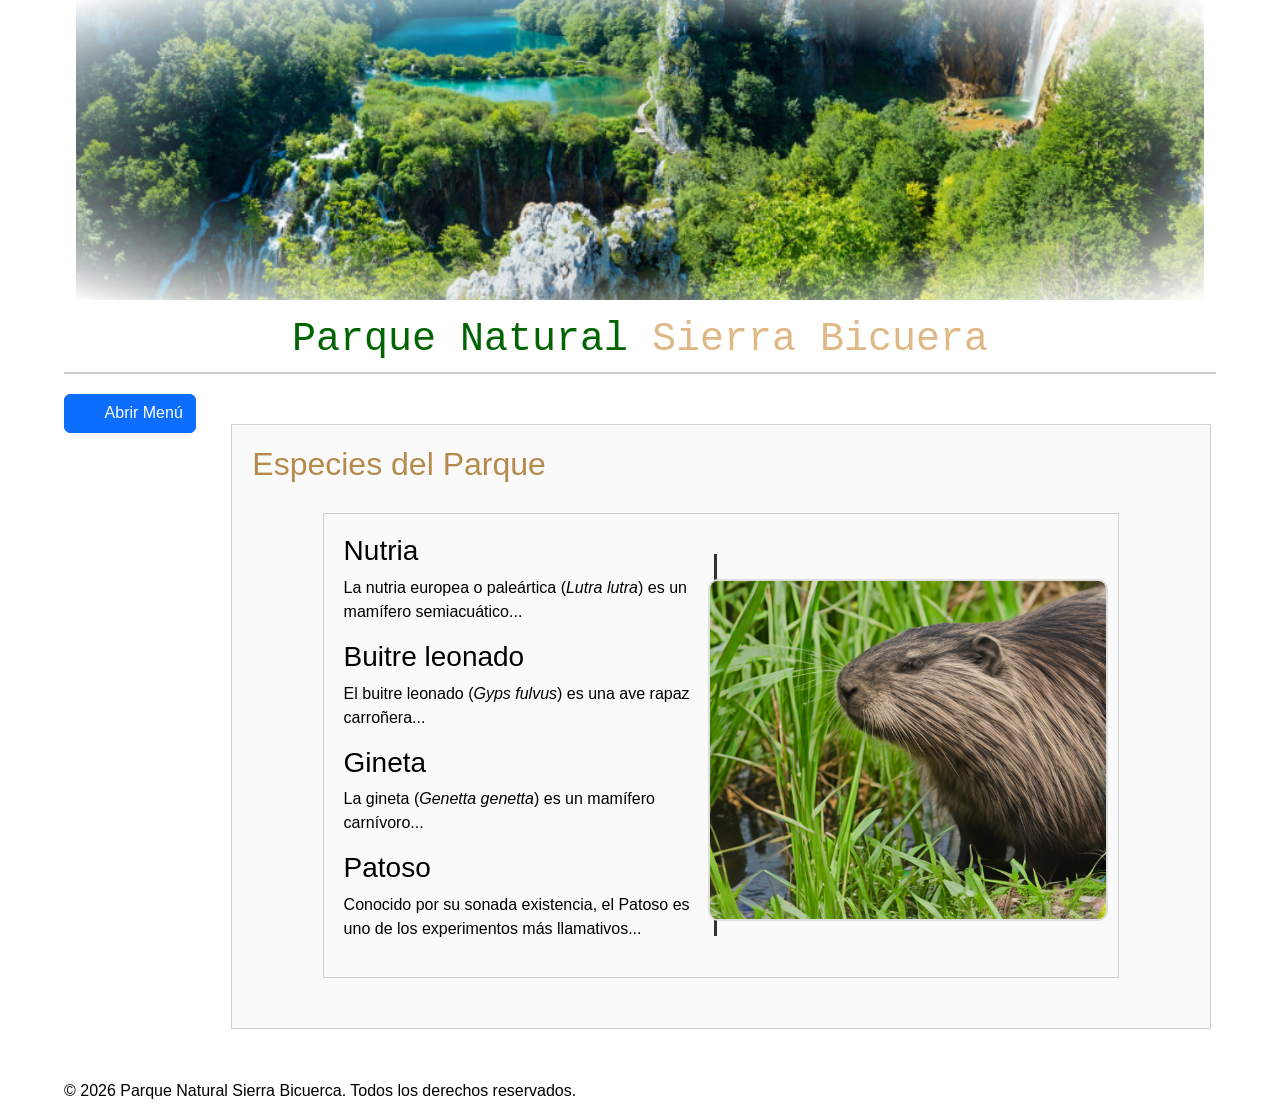
==== especies.html @ 77502195 "añadir bootstrap a index y especies" ====
<!doctype html>
<html lang="es">
  <head>
    <meta charset="UTF-8" />
    <title>Parque Natural Sierra Bicuera</title>
    <link
      href="https://cdn.jsdelivr.net/npm/bootstrap@5.3.8/dist/css/bootstrap.min.css"
      rel="stylesheet"
      integrity="sha384-sRIl4kxILFvY47J16cr9ZwB07vP4J8+LH7qKQnuqkuIAvNWLzeN8tE5YBujZqJLB"
      crossorigin="anonymous"
    />
    <script src="https://cdn.jsdelivr.net/npm/bootstrap@5.3.8/dist/js/bootstrap.bundle.min.js"></script>
    <link rel="stylesheet" href="./estilos/estilos.css" />
  </head>
  <body>
    <div id="header-container"></div>
    <div class="layout-principal">
      <nav class="columna-menu">
        <div id="menu-container"></div>
      </nav>
      <div class="contenedor">
        <h2>Especies del Parque</h2>
        <div class="contenido contenido-especies">
          <div class="animales-lista">
            <div class="animal cursor-pointer" data-img="nutria.png">
              <h3>Nutria</h3>
              <p>
                La nutria europea o paleártica (<em>Lutra lutra</em>) es un
                mamífero semiacuático...
              </p>
            </div>
            <div class="animal cursor-pointer" data-img="buitre.jpg">
              <h3>Buitre leonado</h3>
              <p>
                El buitre leonado (<em>Gyps fulvus</em>) es una ave rapaz
                carroñera...
              </p>
            </div>
            <div class="animal cursor-pointer" data-img="gineta.jpg">
              <h3>Gineta</h3>
              <p>
                La gineta (<em>Genetta genetta</em>) es un mamífero carnívoro...
              </p>
            </div>
            <div class="animal cursor-pointer" data-img="patoso.png">
              <h3>Patoso</h3>
              <p>
                Conocido por su sonada existencia, el Patoso es uno de los
                experimentos más llamativos...
              </p>
            </div>
          </div>
          <div class="imagen-destacada">
            <!-- <p id="texto-inicial" class="texto-click">
              Haz clic para ver la imagen
            </p> -->
            <img
              id="imagen-ampliada"
              src="./imagenes/nutria.png"
              alt="Imagen del animal"
            />
          </div>
        </div>
      </div>
    </div>
    <footer>
      &copy; 2026 Parque Natural Sierra Bicuerca. Todos los derechos reservados.
    </footer>
    <script src="js.js"></script>
  </body>
</html>
---- estilos/estilos.css ----
body {
  font-family: Arial, sans-serif;
  margin-left: 5%;
  margin-right: 5%;
  background-color: white;
  color: black;
  transition: 0.5s;
}

body.dark-mode {
  background-color: #121212;
  color: white;
}

.contenedor,
.contenido {
  border: 1px solid #d0d0d0;
  background-color: #fafafa;
  padding: 20px;
  width: 85%;
  margin: 30px auto;
  font-family: Arial, Helvetica, sans-serif;
}

h1 {
  text-align: center;
  font-family: monospace;
  font-size: 40px;
}

.h1first {
  color: darkgreen;
}

.h1second {
  color: burlywood;
}

h2 {
  color: #b58b4c;
}

.logo {
  max-width: 1500px;
  height: 250px;
}

.tabla {
  border: 2px solid #d2b48c;
  background-color: #f5f5dc;
  margin-bottom: 20px;
  padding: 10px;
}

.tabla h3 {
  text-align: center;
  background-color: #e6d3a3;
  padding: 5px;
  margin: 0 0 10px 0;
}

table {
  width: 100%;
  border-collapse: collapse;
  text-align: center;
}

td,
th {
  border: 1px solid #d2b48c;
  padding: 8px;
}

.titulo {
  background-color: #e6f2e6;
  font-weight: bold;
}

.menu-lateral {
  width: 150px;
  padding: 20px;
  background-color: #fff;
  font-family: Arial, sans-serif;
}

.menu-lateral ul {
  list-style: none;
  padding: 0;
  margin: 0;
}

.menu-lateral li {
  margin-bottom: 10px;
}

.btn-menu {
  display: block;
  text-align: center;
  text-decoration: none;
  color: #4a5d23;
  padding: 12px 0;
  font-weight: bold;
  border: 1px solid #b5cc82;

  background: linear-gradient(to bottom, #e2f2b1 0%, #ffffff 50%, #c9e088 100%);

  box-shadow: 1px 1px 3px rgba(0, 0, 0, 0.2);
  border-radius: 2px;
  transition: transform 0.1s;
}

.btn-menu:hover {
  background: linear-gradient(to bottom, #edf7d2 0%, #ffffff 50%, #d8eb9f 100%);
  filter: brightness(1.05);
}

.btn-menu:active {
  transform: translateY(1px);
  box-shadow: inset 1px 1px 2px rgba(0, 0, 0, 0.2);
}

.layout-principal {
  display: flex;
  flex-direction: row;
  align-items: flex-start;
  max-width: 1200px;
  margin: 20px auto;
  gap: 30px;
}

.contenido-principal {
  flex: 1;
  padding: 10px;
}

.menu-lateral {
  height: 100vh;
  border-right: 2px solid #ccc;
  padding-top: 0;
}

.menu-lateral ul {
  margin: 0;
  padding: 0;
  list-style: none;
}

.footer {
  text-align: center;
}

.header-img {
  width: 100%;
  height: 300px;
  object-fit: cover;
  -webkit-mask-image: radial-gradient(
    ellipse at center,
    black 55%,
    transparent 100%
  );
  mask-image: radial-gradient(ellipse at center, black 55%, transparent 100%);
}

.gallery {
  display: grid;
  grid-template-columns: repeat(2, 1fr); /* Dos columnas iguales */
  gap: 10px; /* Espacio entre imágenes */
  margin: 20px 0;
}

.gallery img {
  width: 100%;
  height: 300px; /* Altura fija para uniformidad */
  object-fit: cover; /* Recorta la imagen para llenar el espacio */
  border-radius: 8px;
  cursor: pointer;
  transition: transform 0.3s ease;
}

.gallery img:hover {
  transform: scale(1.05);
}

/* Estilos del modal */
.modal {
  display: none; /* Oculto por defecto */
  position: fixed;
  z-index: 1000;
  left: 0;
  top: 0;
  width: 100%;
  height: 100%;
  background-color: rgba(0, 0, 0, 0.9);
  text-align: center;
  padding: 30px;
}

.modal-contenido {
  max-width: 90%;
  max-height: 90%;
  border-radius: 8px;
  box-shadow: 0 0 20px rgba(255, 255, 255, 0.2);
  margin-top: 5vh;
}

.modal-cerrar {
  position: absolute;
  top: 20px;
  right: 30px;
  color: #fff;
  font-size: 40px;
  font-weight: bold;
  cursor: pointer;
}

.modal-cerrar:hover {
  color: #ccc;
}

.contenido-especies {
  display: flex;
  gap: 20px;
  align-items: flex-start;
}

.animales-lista {
  flex: 1;
}

#imagen-ampliada {
  max-width: 95vw;
  max-height: 90vh;
  border-radius: 8px;
  object-fit: contain;
}

#header-container {
  border-bottom: 2px solid #ccc;
}

.imagen-destacada {
  display: flex;
  flex-direction: column;
  align-items: center;
  justify-content: center;
  margin-top: 20px;
  padding: 15px;
  border-left: 3px solid #333;
  min-height: 300px;
  flex: 1;
  min-height: 200px;
  display: flex;
  align-items: center;
}

/* Texto inicial */
.texto-click {
  cursor: pointer;
  font-size: 18px;
  color: #222;
  background: #f0f0f0;
  padding: 12px 18px;
  border-radius: 6px;
  border: 1px solid #ccc;
  transition: 0.2s;
}

.texto-click:hover {
  background: #e6e6e6;
}

#imagen-ampliada {
  width: 200%;
  max-width: 400px;
  border-radius: 10px;
  margin-top: 10px;
  border: 2px solid #ddd;
}

.contenido-especies {
  display: flex;
  gap: 20px;
}

.animales-lista {
  width: 60%;
}

.imagen-destacada {
  width: 60%;
}

.cursor-pointer {
  cursor: pointer;
}
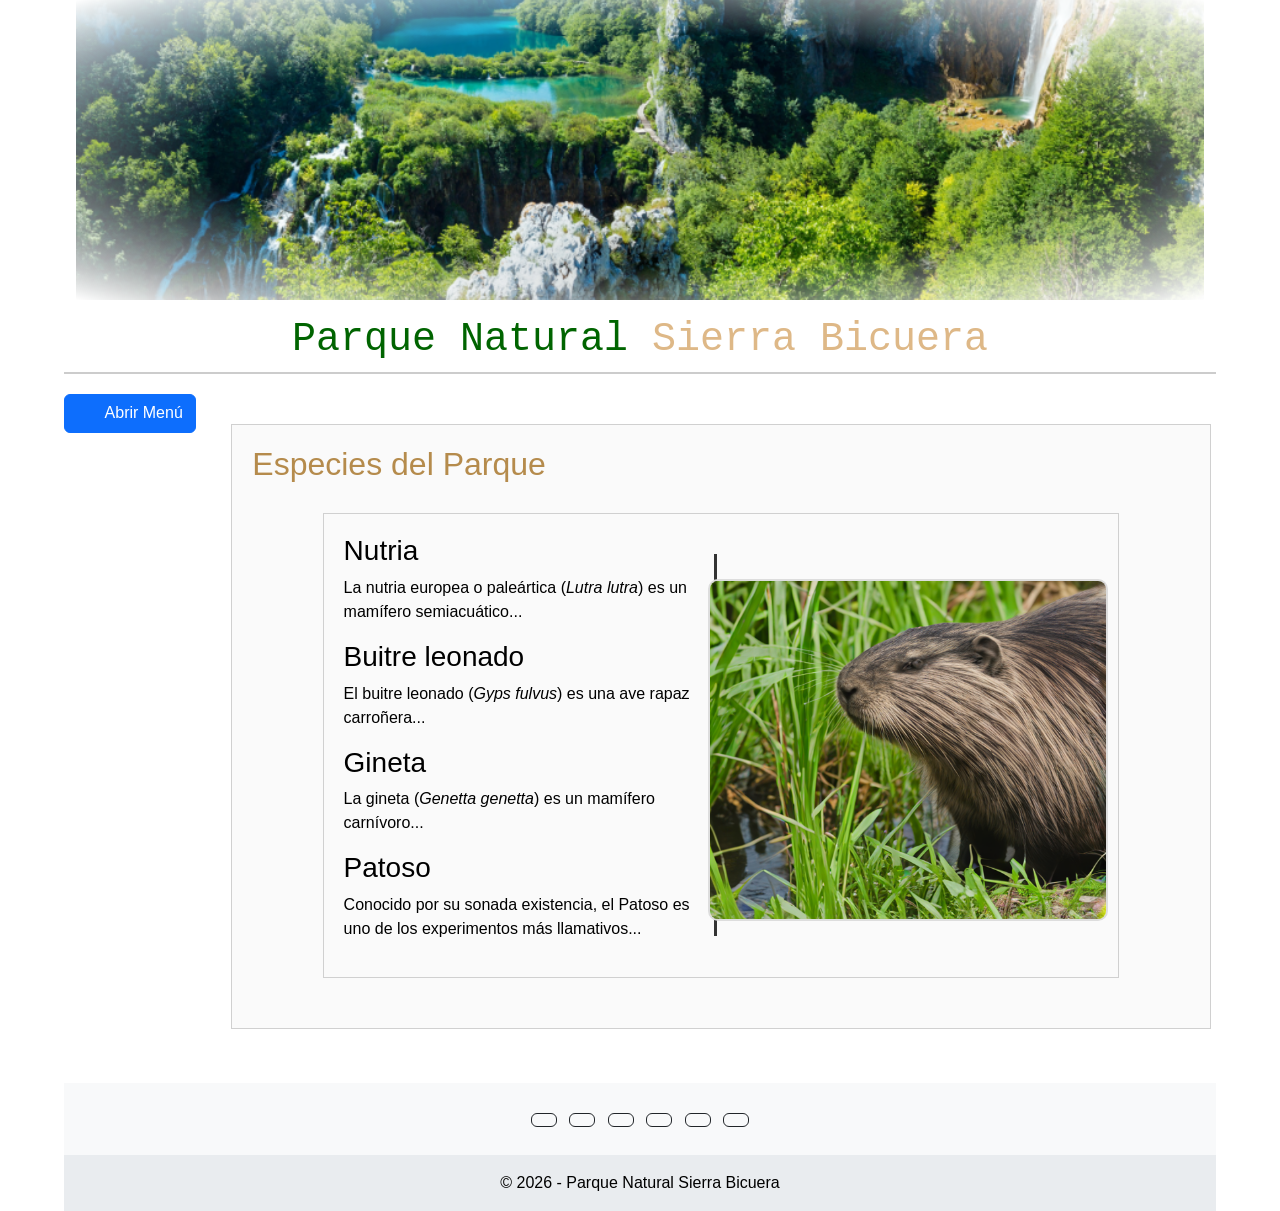
==== commit d62bb747: "añadir bootstrap a index y especies" ====
--- a/especies.html
+++ b/especies.html
@@ -9,7 +9,6 @@
       integrity="sha384-sRIl4kxILFvY47J16cr9ZwB07vP4J8+LH7qKQnuqkuIAvNWLzeN8tE5YBujZqJLB"
       crossorigin="anonymous"
     />
-    <script src="https://cdn.jsdelivr.net/npm/bootstrap@5.3.8/dist/js/bootstrap.bundle.min.js"></script>
     <link rel="stylesheet" href="./estilos/estilos.css" />
   </head>
   <body>
@@ -63,9 +62,46 @@
         </div>
       </div>
     </div>
-    <footer>
-      &copy; 2026 Parque Natural Sierra Bicuerca. Todos los derechos reservados.
+    <footer class="text-center bg-light mt-4">
+      <div class="container pt-4">
+        <section class="mb-4">
+          <a
+            class="btn btn-outline-dark btn-floating m-1"
+            href="https://www.facebook.com/login/?next=https%3A%2F%2Fwww.facebook.com%2F%3Flocale%3Des_ES"
+            ><i class="fab fa-facebook-f"></i
+          ></a>
+          <a
+            class="btn btn-outline-dark btn-floating m-1"
+            href="https://x.com/?lang=es"
+            ><i class="fab fa-twitter"></i
+          ></a>
+          <a
+            class="btn btn-outline-dark btn-floating m-1"
+            href="https://www.google.com/?hl=es"
+            ><i class="fab fa-google"></i
+          ></a>
+          <a
+            class="btn btn-outline-dark btn-floating m-1"
+            href="https://www.instagram.com/?hl=es"
+            ><i class="fab fa-instagram"></i
+          ></a>
+          <a
+            class="btn btn-outline-dark btn-floating m-1"
+            href="https://www.linkedin.com/home"
+            ><i class="fab fa-linkedin"></i
+          ></a>
+          <a
+            class="btn btn-outline-dark btn-floating m-1"
+            href="https://github.com/"
+            ><i class="fab fa-github"></i
+          ></a>
+        </section>
+      </div>
+      <div class="text-center p-3 bg-body-secondary">
+        © 2026 - Parque Natural Sierra Bicuera
+      </div>
     </footer>
+    <script src="https://cdn.jsdelivr.net/npm/bootstrap@5.3.2/dist/js/bootstrap.bundle.min.js"></script>
     <script src="js.js"></script>
   </body>
 </html>
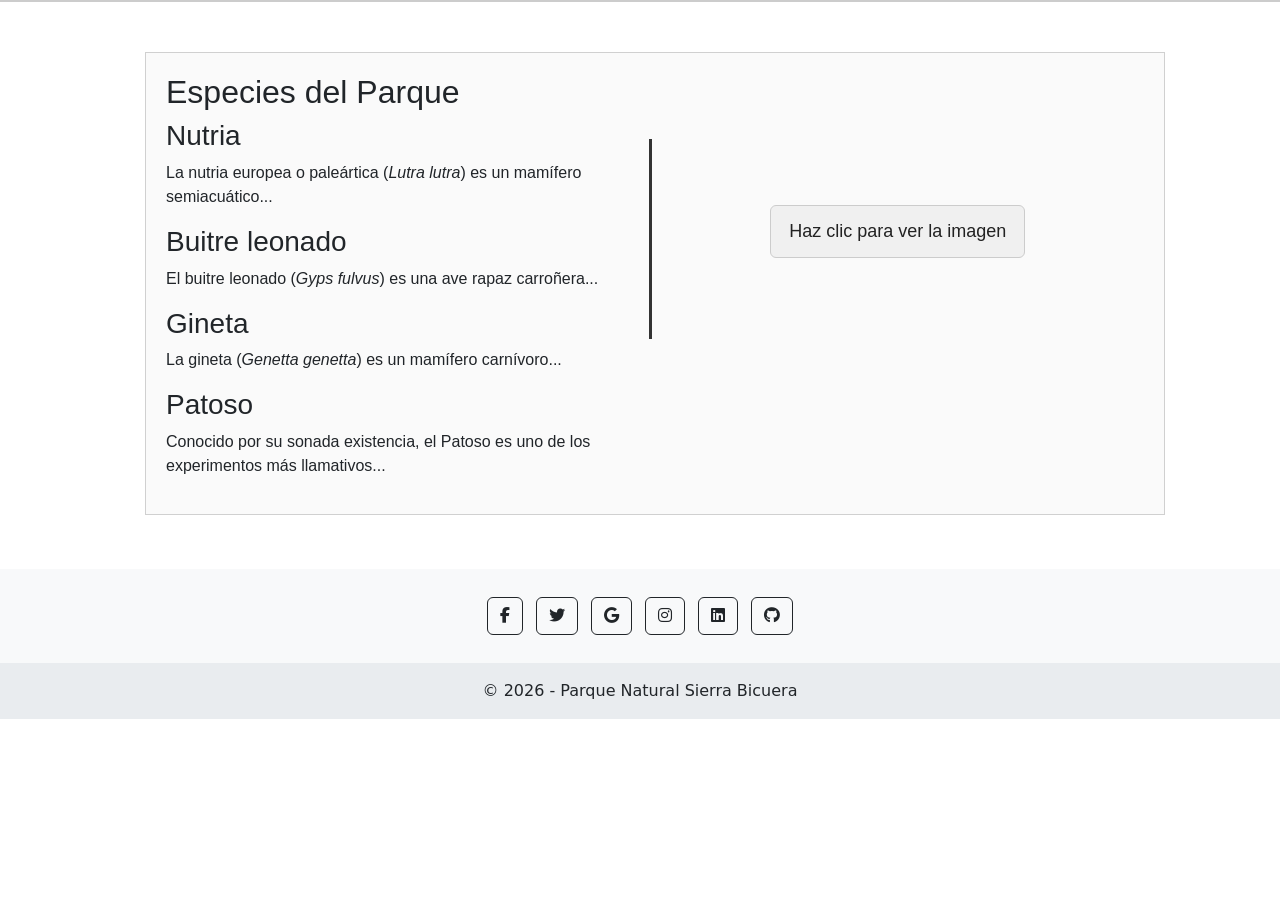
==== commit ce4c957a: "hay errores" ====
--- a/especies.html
+++ b/especies.html
@@ -3,61 +3,41 @@
   <head>
     <meta charset="UTF-8" />
     <title>Parque Natural Sierra Bicuera</title>
-    <link
-      href="https://cdn.jsdelivr.net/npm/bootstrap@5.3.8/dist/css/bootstrap.min.css"
-      rel="stylesheet"
-      integrity="sha384-sRIl4kxILFvY47J16cr9ZwB07vP4J8+LH7qKQnuqkuIAvNWLzeN8tE5YBujZqJLB"
-      crossorigin="anonymous"
-    />
-    <link rel="stylesheet" href="./estilos/estilos.css" />
+    <link rel="stylesheet" href="./estilos/estilos.css">
+      <link href="https://cdn.jsdelivr.net/npm/bootstrap@5.3.2/dist/css/bootstrap.min.css" rel="stylesheet">
+      <link rel="stylesheet" href="https://cdnjs.cloudflare.com/ajax/libs/font-awesome/6.5.0/css/all.min.css">
   </head>
   <body>
     <div id="header-container"></div>
+
     <div class="layout-principal">
       <nav class="columna-menu">
         <div id="menu-container"></div>
       </nav>
       <div class="contenedor">
         <h2>Especies del Parque</h2>
-        <div class="contenido contenido-especies">
+        <div class="contenido-especies">
           <div class="animales-lista">
-            <div class="animal cursor-pointer" data-img="nutria.png">
+            <div class="animal" data-img="nutria.png">
               <h3>Nutria</h3>
-              <p>
-                La nutria europea o paleártica (<em>Lutra lutra</em>) es un
-                mamífero semiacuático...
-              </p>
+              <p>La nutria europea o paleártica (<em>Lutra lutra</em>) es un mamífero semiacuático...</p>
             </div>
-            <div class="animal cursor-pointer" data-img="buitre.jpg">
+            <div class="animal" data-img="buitre.jpg">
               <h3>Buitre leonado</h3>
-              <p>
-                El buitre leonado (<em>Gyps fulvus</em>) es una ave rapaz
-                carroñera...
-              </p>
+              <p>El buitre leonado (<em>Gyps fulvus</em>) es una ave rapaz carroñera...</p>
             </div>
-            <div class="animal cursor-pointer" data-img="gineta.jpg">
+            <div class="animal" data-img="gineta.jpg">
               <h3>Gineta</h3>
-              <p>
-                La gineta (<em>Genetta genetta</em>) es un mamífero carnívoro...
-              </p>
+              <p>La gineta (<em>Genetta genetta</em>) es un mamífero carnívoro...</p>
             </div>
-            <div class="animal cursor-pointer" data-img="patoso.png">
+            <div class="animal" data-img="patoso.png">
               <h3>Patoso</h3>
-              <p>
-                Conocido por su sonada existencia, el Patoso es uno de los
-                experimentos más llamativos...
-              </p>
+              <p>Conocido por su sonada existencia, el Patoso es uno de los experimentos más llamativos...</p>
             </div>
-          </div>
+          </div>         
           <div class="imagen-destacada">
-            <!-- <p id="texto-inicial" class="texto-click">
-              Haz clic para ver la imagen
-            </p> -->
-            <img
-              id="imagen-ampliada"
-              src="./imagenes/nutria.png"
-              alt="Imagen del animal"
-            />
+            <p id="texto-inicial" class="texto-click">Haz clic para ver la imagen</p>
+              <img id="imagen-ampliada" src="./imagenes/nutria.png" alt="Imagen del animal" style="display:none;">
           </div>
         </div>
       </div>
@@ -65,43 +45,23 @@
     <footer class="text-center bg-light mt-4">
       <div class="container pt-4">
         <section class="mb-4">
-          <a
-            class="btn btn-outline-dark btn-floating m-1"
-            href="https://www.facebook.com/login/?next=https%3A%2F%2Fwww.facebook.com%2F%3Flocale%3Des_ES"
-            ><i class="fab fa-facebook-f"></i
-          ></a>
-          <a
-            class="btn btn-outline-dark btn-floating m-1"
-            href="https://x.com/?lang=es"
-            ><i class="fab fa-twitter"></i
-          ></a>
-          <a
-            class="btn btn-outline-dark btn-floating m-1"
-            href="https://www.google.com/?hl=es"
-            ><i class="fab fa-google"></i
-          ></a>
-          <a
-            class="btn btn-outline-dark btn-floating m-1"
-            href="https://www.instagram.com/?hl=es"
-            ><i class="fab fa-instagram"></i
-          ></a>
-          <a
-            class="btn btn-outline-dark btn-floating m-1"
-            href="https://www.linkedin.com/home"
-            ><i class="fab fa-linkedin"></i
-          ></a>
-          <a
-            class="btn btn-outline-dark btn-floating m-1"
-            href="https://github.com/"
-            ><i class="fab fa-github"></i
-          ></a>
+          <a class="btn btn-outline-dark btn-floating m-1"
+            href="https://www.facebook.com/login/?next=https%3A%2F%2Fwww.facebook.com%2F%3Flocale%3Des_ES"><i
+              class="fab fa-facebook-f"></i></a>
+          <a class="btn btn-outline-dark btn-floating m-1" href="https://x.com/?lang=es"><i class="fab fa-twitter"></i></a>
+          <a class="btn btn-outline-dark btn-floating m-1" href="https://www.google.com/?hl=es"><i class="fab fa-google"></i></a>
+          <a class="btn btn-outline-dark btn-floating m-1" href="https://www.instagram.com/?hl=es"><i
+              class="fab fa-instagram"></i></a>
+          <a class="btn btn-outline-dark btn-floating m-1" href="https://www.linkedin.com/home"><i
+              class="fab fa-linkedin"></i></a>
+          <a class="btn btn-outline-dark btn-floating m-1" href="https://github.com/"><i class="fab fa-github"></i></a>
         </section>
-      </div>
+    </div>
       <div class="text-center p-3 bg-body-secondary">
         © 2026 - Parque Natural Sierra Bicuera
       </div>
     </footer>
     <script src="https://cdn.jsdelivr.net/npm/bootstrap@5.3.2/dist/js/bootstrap.bundle.min.js"></script>
-    <script src="js.js"></script>
+    <script src="./js.js"></script>
   </body>
-</html>
+</html>
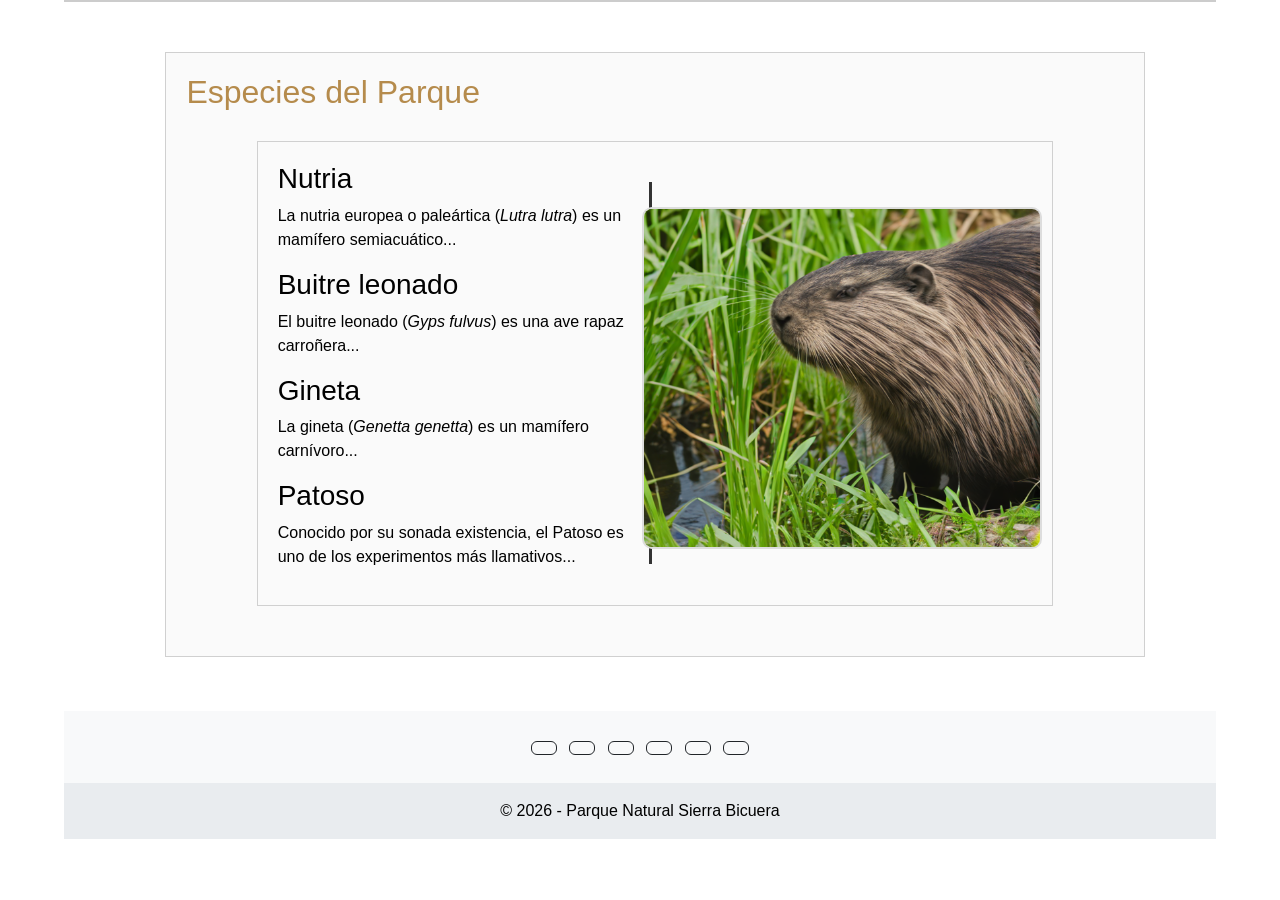
==== commit a8d9a784: "Resolve merge conflicts: combine best of both branches" ====
--- a/especies.html
+++ b/especies.html
@@ -3,41 +3,61 @@
   <head>
     <meta charset="UTF-8" />
     <title>Parque Natural Sierra Bicuera</title>
-    <link rel="stylesheet" href="./estilos/estilos.css">
-      <link href="https://cdn.jsdelivr.net/npm/bootstrap@5.3.2/dist/css/bootstrap.min.css" rel="stylesheet">
-      <link rel="stylesheet" href="https://cdnjs.cloudflare.com/ajax/libs/font-awesome/6.5.0/css/all.min.css">
+    <link
+      href="https://cdn.jsdelivr.net/npm/bootstrap@5.3.8/dist/css/bootstrap.min.css"
+      rel="stylesheet"
+      integrity="sha384-sRIl4kxILFvY47J16cr9ZwB07vP4J8+LH7qKQnuqkuIAvNWLzeN8tE5YBujZqJLB"
+      crossorigin="anonymous"
+    />
+    <link rel="stylesheet" href="./estilos/estilos.css" />
   </head>
   <body>
     <div id="header-container"></div>
-
     <div class="layout-principal">
       <nav class="columna-menu">
         <div id="menu-container"></div>
       </nav>
       <div class="contenedor">
         <h2>Especies del Parque</h2>
-        <div class="contenido-especies">
+        <div class="contenido contenido-especies">
           <div class="animales-lista">
-            <div class="animal" data-img="nutria.png">
+            <div class="animal cursor-pointer" data-img="nutria.png">
               <h3>Nutria</h3>
-              <p>La nutria europea o paleártica (<em>Lutra lutra</em>) es un mamífero semiacuático...</p>
+              <p>
+                La nutria europea o paleártica (<em>Lutra lutra</em>) es un
+                mamífero semiacuático...
+              </p>
             </div>
-            <div class="animal" data-img="buitre.jpg">
+            <div class="animal cursor-pointer" data-img="buitre.jpg">
               <h3>Buitre leonado</h3>
-              <p>El buitre leonado (<em>Gyps fulvus</em>) es una ave rapaz carroñera...</p>
+              <p>
+                El buitre leonado (<em>Gyps fulvus</em>) es una ave rapaz
+                carroñera...
+              </p>
             </div>
-            <div class="animal" data-img="gineta.jpg">
+            <div class="animal cursor-pointer" data-img="gineta.jpg">
               <h3>Gineta</h3>
-              <p>La gineta (<em>Genetta genetta</em>) es un mamífero carnívoro...</p>
+              <p>
+                La gineta (<em>Genetta genetta</em>) es un mamífero carnívoro...
+              </p>
             </div>
-            <div class="animal" data-img="patoso.png">
+            <div class="animal cursor-pointer" data-img="patoso.png">
               <h3>Patoso</h3>
-              <p>Conocido por su sonada existencia, el Patoso es uno de los experimentos más llamativos...</p>
+              <p>
+                Conocido por su sonada existencia, el Patoso es uno de los
+                experimentos más llamativos...
+              </p>
             </div>
-          </div>         
+          </div>
           <div class="imagen-destacada">
-            <p id="texto-inicial" class="texto-click">Haz clic para ver la imagen</p>
-              <img id="imagen-ampliada" src="./imagenes/nutria.png" alt="Imagen del animal" style="display:none;">
+            <!-- <p id="texto-inicial" class="texto-click">
+              Haz clic para ver la imagen
+            </p> -->
+            <img
+              id="imagen-ampliada"
+              src="./imagenes/nutria.png"
+              alt="Imagen del animal"
+            />
           </div>
         </div>
       </div>
@@ -45,18 +65,38 @@
     <footer class="text-center bg-light mt-4">
       <div class="container pt-4">
         <section class="mb-4">
-          <a class="btn btn-outline-dark btn-floating m-1"
-            href="https://www.facebook.com/login/?next=https%3A%2F%2Fwww.facebook.com%2F%3Flocale%3Des_ES"><i
-              class="fab fa-facebook-f"></i></a>
-          <a class="btn btn-outline-dark btn-floating m-1" href="https://x.com/?lang=es"><i class="fab fa-twitter"></i></a>
-          <a class="btn btn-outline-dark btn-floating m-1" href="https://www.google.com/?hl=es"><i class="fab fa-google"></i></a>
-          <a class="btn btn-outline-dark btn-floating m-1" href="https://www.instagram.com/?hl=es"><i
-              class="fab fa-instagram"></i></a>
-          <a class="btn btn-outline-dark btn-floating m-1" href="https://www.linkedin.com/home"><i
-              class="fab fa-linkedin"></i></a>
-          <a class="btn btn-outline-dark btn-floating m-1" href="https://github.com/"><i class="fab fa-github"></i></a>
+          <a
+            class="btn btn-outline-dark btn-floating m-1"
+            href="https://www.facebook.com/login/?next=https%3A%2F%2Fwww.facebook.com%2F%3Flocale%3Des_ES"
+            ><i class="fab fa-facebook-f"></i
+          ></a>
+          <a
+            class="btn btn-outline-dark btn-floating m-1"
+            href="https://x.com/?lang=es"
+            ><i class="fab fa-twitter"></i
+          ></a>
+          <a
+            class="btn btn-outline-dark btn-floating m-1"
+            href="https://www.google.com/?hl=es"
+            ><i class="fab fa-google"></i
+          ></a>
+          <a
+            class="btn btn-outline-dark btn-floating m-1"
+            href="https://www.instagram.com/?hl=es"
+            ><i class="fab fa-instagram"></i
+          ></a>
+          <a
+            class="btn btn-outline-dark btn-floating m-1"
+            href="https://www.linkedin.com/home"
+            ><i class="fab fa-linkedin"></i
+          ></a>
+          <a
+            class="btn btn-outline-dark btn-floating m-1"
+            href="https://github.com/"
+            ><i class="fab fa-github"></i
+          ></a>
         </section>
-    </div>
+      </div>
       <div class="text-center p-3 bg-body-secondary">
         © 2026 - Parque Natural Sierra Bicuera
       </div>
@@ -64,4 +104,4 @@
     <script src="https://cdn.jsdelivr.net/npm/bootstrap@5.3.2/dist/js/bootstrap.bundle.min.js"></script>
     <script src="./js.js"></script>
   </body>
-</html>+</html>
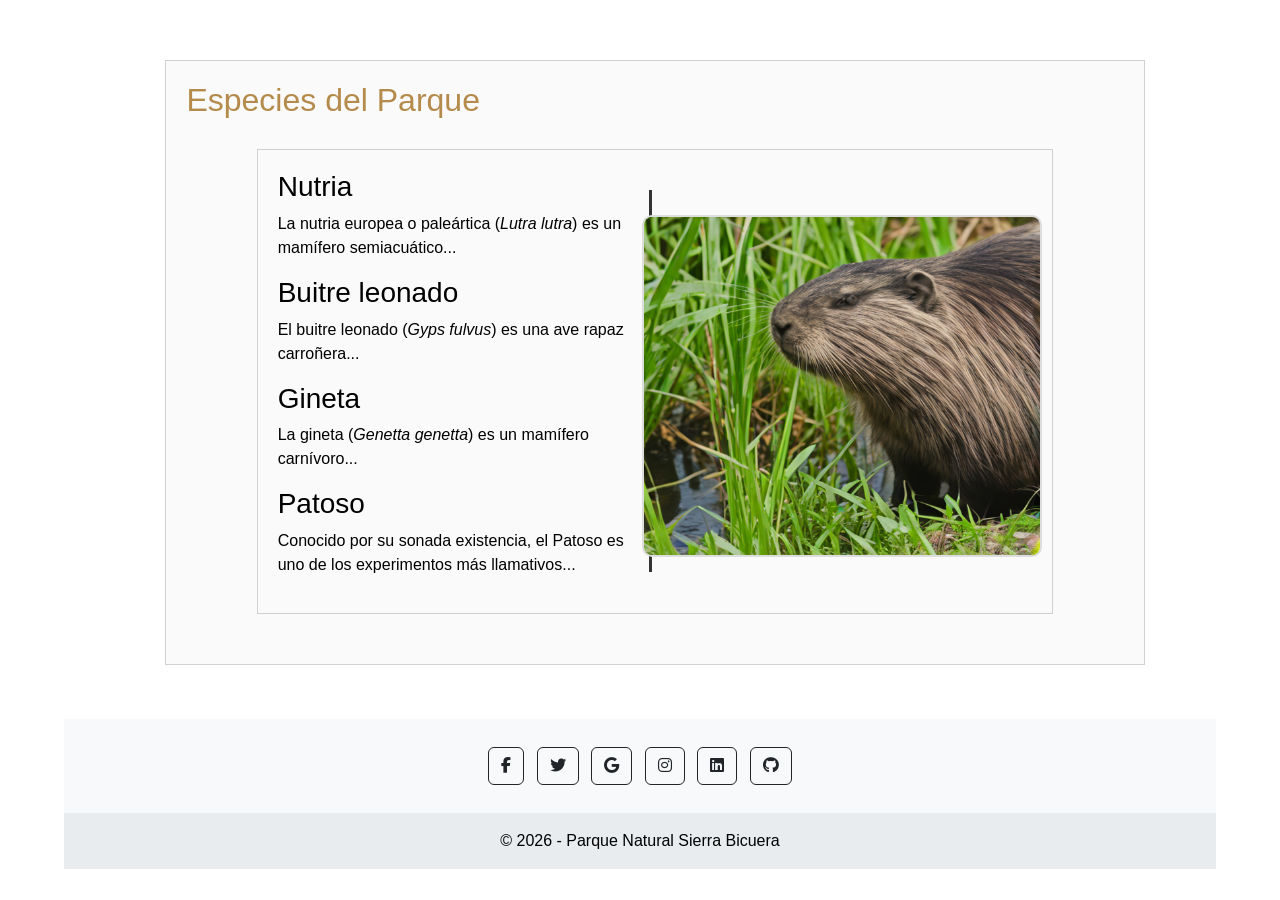
==== commit 766c1420: "corregir footer" ====
--- a/especies.html
+++ b/especies.html
@@ -8,6 +8,11 @@
       rel="stylesheet"
       integrity="sha384-sRIl4kxILFvY47J16cr9ZwB07vP4J8+LH7qKQnuqkuIAvNWLzeN8tE5YBujZqJLB"
       crossorigin="anonymous"
+    />
+    <!-- Font Awesome -->
+    <link
+      rel="stylesheet"
+      href="https://cdnjs.cloudflare.com/ajax/libs/font-awesome/6.5.0/css/all.min.css"
     />
     <link rel="stylesheet" href="./estilos/estilos.css" />
   </head>
@@ -102,6 +107,6 @@
       </div>
     </footer>
     <script src="https://cdn.jsdelivr.net/npm/bootstrap@5.3.2/dist/js/bootstrap.bundle.min.js"></script>
-    <script src="./js.js"></script>
+    <script src="js.js"></script>
   </body>
 </html>
--- a/estilos/estilos.css
+++ b/estilos/estilos.css
@@ -235,7 +235,8 @@
 }
 
 #header-container {
-  border-bottom: 2px solid #ccc;
+  padding-bottom: 10px;
+  /* border-bottom: 2px solid #ccc; */
 }
 
 .imagen-destacada {
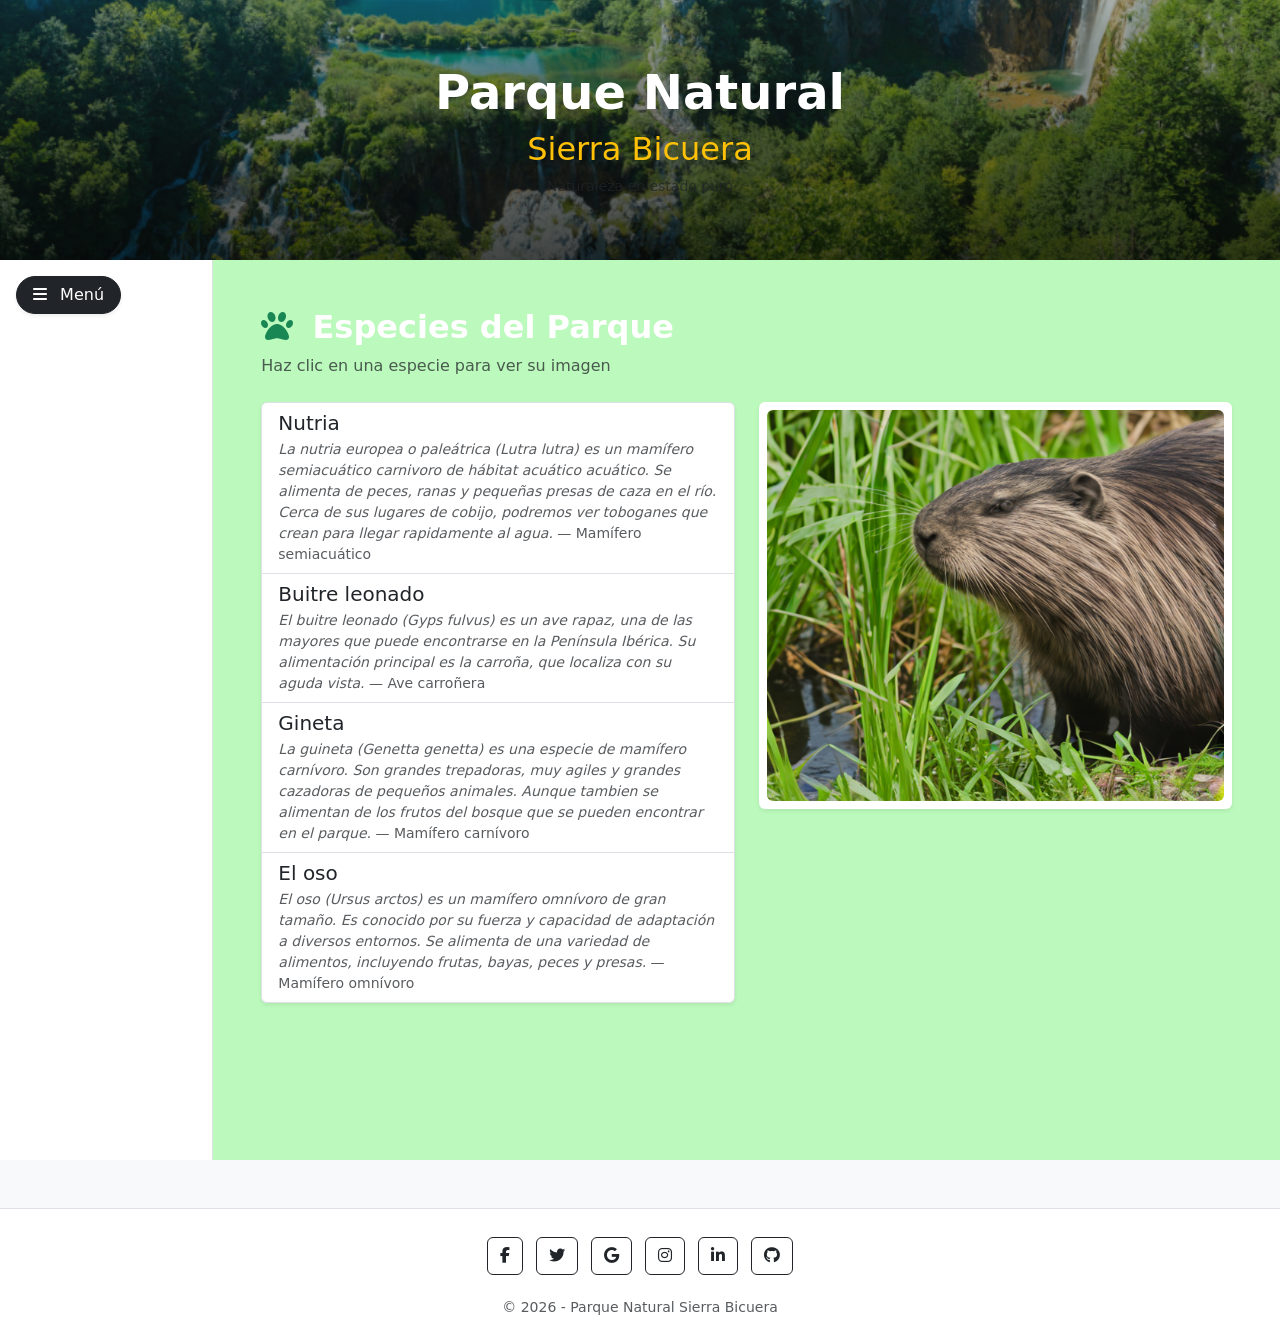
==== commit cb15f235: "pagina modernizada completa" ====
--- a/especies.html
+++ b/especies.html
@@ -2,111 +2,175 @@
 <html lang="es">
   <head>
     <meta charset="UTF-8" />
-    <title>Parque Natural Sierra Bicuera</title>
+    <title>Especies - Sierra Bicuera</title>
+
     <link
-      href="https://cdn.jsdelivr.net/npm/bootstrap@5.3.8/dist/css/bootstrap.min.css"
+      href="https://cdn.jsdelivr.net/npm/bootstrap@5.3.2/dist/css/bootstrap.min.css"
       rel="stylesheet"
-      integrity="sha384-sRIl4kxILFvY47J16cr9ZwB07vP4J8+LH7qKQnuqkuIAvNWLzeN8tE5YBujZqJLB"
-      crossorigin="anonymous"
     />
-    <!-- Font Awesome -->
+
     <link
       rel="stylesheet"
       href="https://cdnjs.cloudflare.com/ajax/libs/font-awesome/6.5.0/css/all.min.css"
     />
+
     <link rel="stylesheet" href="./estilos/estilos.css" />
   </head>
-  <body>
-    <div id="header-container"></div>
-    <div class="layout-principal">
-      <nav class="columna-menu">
-        <div id="menu-container"></div>
-      </nav>
-      <div class="contenedor">
-        <h2>Especies del Parque</h2>
-        <div class="contenido contenido-especies">
-          <div class="animales-lista">
-            <div class="animal cursor-pointer" data-img="nutria.png">
-              <h3>Nutria</h3>
-              <p>
-                La nutria europea o paleártica (<em>Lutra lutra</em>) es un
-                mamífero semiacuático...
-              </p>
+
+  <body class="bg-light">
+
+    <!-- HEADER -->
+    <div id="header-container" class="container-fluid p-0"></div>
+
+    <!-- LAYOUT -->
+    <div class="container-fluid">
+      <div class="row">
+
+        <!-- MENÚ -->
+        <nav class="col-md-3 col-lg-2 bg-white border-end min-vh-100 p-3">
+          <div id="menu-container"></div>
+        </nav>
+
+        <!-- CONTENIDO -->
+        <main class="col-md-9 col-lg-10 p-5">
+
+          <!-- TÍTULO -->
+          <div class="mb-4">
+            <h2 class="fw-bold">
+              <i class="fas fa-paw text-success me-2"></i>
+              Especies del Parque
+            </h2>
+            <p class="text-muted">
+              Haz clic en una especie para ver su imagen
+            </p>
+          </div>
+
+          <div class="row g-4">
+
+            <!-- LISTA -->
+            <div class="col-lg-6">
+
+              <div class="list-group shadow-sm">
+
+                <div class="list-group-item list-group-item-action animal cursor-pointer" data-img="nutria.png">
+                  <h5 class="mb-1">Nutria</h5>
+                  <p class="mb-0 text-muted small">
+                    <em>La nutria europea o paleátrica (Lutra lutra) es un mamífero semiacuático carnivoro de hábitat acuático acuático. Se alimenta de peces, ranas y pequeñas presas de caza en el río. Cerca de sus lugares de cobijo, podremos ver toboganes que crean para llegar rapidamente al agua.</em> — Mamífero semiacuático
+                  </p>
+                </div>
+
+                <div class="list-group-item list-group-item-action animal cursor-pointer" data-img="buitre.jpg">
+                  <h5 class="mb-1">Buitre leonado</h5>
+                  <p class="mb-0 text-muted small">
+                    <em>El buitre leonado (Gyps fulvus) es un ave rapaz, una de las mayores que puede encontrarse en la Península Ibérica. Su alimentación principal es la carroña, que localiza con su aguda vista.</em> — Ave carroñera
+                  </p>
+                </div>
+
+                <div class="list-group-item list-group-item-action animal cursor-pointer" data-img="gineta.jpg">
+                  <h5 class="mb-1">Gineta</h5>
+                  <p class="mb-0 text-muted small">
+                    <em>La guineta (Genetta genetta) es una especie de mamífero carnívoro. Son grandes trepadoras, muy agiles y grandes cazadoras de pequeños animales. Aunque tambien se alimentan de los frutos del bosque que se pueden encontrar en el parque.</em> — Mamífero carnívoro
+                  </p>
+                </div>
+
+                <div class="list-group-item list-group-item-action animal cursor-pointer" data-img="patoso.png">
+                  <h5 class="mb-1">El oso</h5>
+                  <p class="mb-0 text-muted small">
+                    <em>El oso (Ursus arctos) es un mamífero omnívoro de gran tamaño. Es conocido por su fuerza y capacidad de adaptación a diversos entornos. Se alimenta de una variedad de alimentos, incluyendo frutas, bayas, peces y presas.</em> — Mamífero omnívoro
+                  </p>
+                </div>
+
+              </div>
+
             </div>
-            <div class="animal cursor-pointer" data-img="buitre.jpg">
-              <h3>Buitre leonado</h3>
-              <p>
-                El buitre leonado (<em>Gyps fulvus</em>) es una ave rapaz
-                carroñera...
-              </p>
+
+            <!-- IMAGEN -->
+            <div class="col-lg-6 text-center">
+
+              <div class="card shadow-sm border-0">
+                <div class="card-body p-2">
+
+                  <img
+                    id="imagen-ampliada"
+                    src="./imagenes/nutria.png"
+                    class="img-fluid rounded"
+                    alt="Imagen del animal"
+                  />
+
+                </div>
+              </div>
+
             </div>
-            <div class="animal cursor-pointer" data-img="gineta.jpg">
-              <h3>Gineta</h3>
-              <p>
-                La gineta (<em>Genetta genetta</em>) es un mamífero carnívoro...
-              </p>
-            </div>
-            <div class="animal cursor-pointer" data-img="patoso.png">
-              <h3>Patoso</h3>
-              <p>
-                Conocido por su sonada existencia, el Patoso es uno de los
-                experimentos más llamativos...
-              </p>
-            </div>
+
           </div>
-          <div class="imagen-destacada">
-            <!-- <p id="texto-inicial" class="texto-click">
-              Haz clic para ver la imagen
-            </p> -->
-            <img
-              id="imagen-ampliada"
-              src="./imagenes/nutria.png"
-              alt="Imagen del animal"
-            />
-          </div>
-        </div>
+
+        </main>
+
       </div>
     </div>
-    <footer class="text-center bg-light mt-4">
-      <div class="container pt-4">
-        <section class="mb-4">
-          <a
-            class="btn btn-outline-dark btn-floating m-1"
-            href="https://www.facebook.com/login/?next=https%3A%2F%2Fwww.facebook.com%2F%3Flocale%3Des_ES"
-            ><i class="fab fa-facebook-f"></i
-          ></a>
-          <a
-            class="btn btn-outline-dark btn-floating m-1"
-            href="https://x.com/?lang=es"
-            ><i class="fab fa-twitter"></i
-          ></a>
-          <a
-            class="btn btn-outline-dark btn-floating m-1"
-            href="https://www.google.com/?hl=es"
-            ><i class="fab fa-google"></i
-          ></a>
-          <a
-            class="btn btn-outline-dark btn-floating m-1"
-            href="https://www.instagram.com/?hl=es"
-            ><i class="fab fa-instagram"></i
-          ></a>
-          <a
-            class="btn btn-outline-dark btn-floating m-1"
-            href="https://www.linkedin.com/home"
-            ><i class="fab fa-linkedin"></i
-          ></a>
-          <a
-            class="btn btn-outline-dark btn-floating m-1"
-            href="https://github.com/"
-            ><i class="fab fa-github"></i
-          ></a>
-        </section>
+
+    <!-- FOOTER -->
+    <footer class="text-center bg-white border-top mt-5">
+
+      <div class="container py-4">
+
+        <div class="mb-3">
+          <a class="btn btn-outline-dark btn-floating m-1"
+                  href="https://www.facebook.com/login/?next=https%3A%2F%2Fwww.facebook.com%2F%3Flocale%3Des_ES"
+                  ><i class="fab fa-facebook-f"></i
+                ></a>
+                <a
+                  class="btn btn-outline-dark btn-floating m-1"
+                  href="https://x.com/?lang=es"
+                  ><i class="fab fa-twitter"></i
+                ></a>
+                <a
+                  class="btn btn-outline-dark btn-floating m-1"
+                  href="https://www.google.com/?hl=es"
+                  ><i class="fab fa-google"></i
+                ></a>
+                <a
+                  class="btn btn-outline-dark btn-floating m-1"
+                  href="https://www.instagram.com/?hl=es"
+                  ><i class="fab fa-instagram"></i
+                ></a>
+                <a
+                  class="btn btn-outline-dark btn-floating m-1"
+                  href="https://www.linkedin.com/home"
+                  ><i class="fab fa-linkedin-in"></i
+                ></a>
+                <a
+                  class="btn btn-outline-dark btn-floating m-1"
+                  href="https://github.com/"
+                  ><i class="fab fa-github"></i
+                ></a>
+        </div>
+
+        <small class="text-muted">
+          © 2026 - Parque Natural Sierra Bicuera
+        </small>
+
       </div>
-      <div class="text-center p-3 bg-body-secondary">
-        © 2026 - Parque Natural Sierra Bicuera
-      </div>
+
     </footer>
+
+    <!-- JS -->
+    <script>
+      fetch("./header.html")
+        .then(res => res.text())
+        .then(data => {
+          document.getElementById("header-container").innerHTML = data;
+        });
+
+      fetch("./menu.html")
+        .then(res => res.text())
+        .then(data => {
+          document.getElementById("menu-container").innerHTML = data;
+        });
+    </script>
+
     <script src="https://cdn.jsdelivr.net/npm/bootstrap@5.3.2/dist/js/bootstrap.bundle.min.js"></script>
-    <script src="js.js"></script>
+    <script src="./js.js"></script>
+
   </body>
-</html>
+</html>
--- a/estilos/estilos.css
+++ b/estilos/estilos.css
@@ -1,296 +1,100 @@
+@import url('https://fonts.googleapis.com/css2?family=Inter:wght@300;400;600;700&display=swap');
+
 body {
-  font-family: Arial, sans-serif;
-  margin-left: 5%;
-  margin-right: 5%;
-  background-color: white;
-  color: black;
-  transition: 0.5s;
+  font-family: "Inter", sans-serif;  
+  color: #fff;
+  line-height: 1.6;
 }
 
-body.dark-mode {
-  background-color: #121212;
-  color: white;
+/* Todo el layout con el mismo color */
+main,
+.contenido,
+header,
+nav,
+footer {
+  background-color: rgb(188, 249, 188);
+  color: #fff;
 }
 
-.contenedor,
-.contenido {
-  border: 1px solid #d0d0d0;
-  background-color: #fafafa;
-  padding: 20px;
-  width: 85%;
-  margin: 30px auto;
-  font-family: Arial, Helvetica, sans-serif;
+/* =========================
+   MENÚ LATERAL
+========================= */
+nav {
+  border-right: 1px solid rgba(0,0,0,0.1);
 }
 
-h1 {
-  text-align: center;
-  font-family: monospace;
-  font-size: 40px;
+/* enlaces del menú */
+.list-group-item {
+  background-color: transparent;
+  color: var(--bs-body-color);
+  border: none;
+  transition: 0.2s ease;
 }
 
-.h1first {
-  color: darkgreen;
+.list-group-item:hover {
+  background-color: rgba(0,0,0,0.05);
+  transform: translateX(3px);
 }
 
-.h1second {
-  color: burlywood;
+/* =========================
+   HEADER
+========================= */
+header img {
+  opacity: 0.9;
+  transition: 0.3s;
+  width: 100%;
+  object-fit: cover;
 }
 
-h2 {
-  color: #b58b4c;
+header img:hover {
+  opacity: 1;
 }
 
-.logo {
-  max-width: 1500px;
-  height: 250px;
+/* =========================
+   FOOTER
+========================= */
+footer {
+  border-top: 1px solid rgba(0,0,0,0.1);
 }
 
-.tabla {
-  border: 2px solid #d2b48c;
-  background-color: #f5f5dc;
-  margin-bottom: 20px;
-  padding: 10px;
+/* =========================
+   CARDS (IMPORTANTE)
+========================= */
+.card {
+  background-color: var(--bs-body-bg);
+  color: var(--bs-body-color);
+  border: 1px solid rgba(0,0,0,0.1);
 }
 
-.tabla h3 {
-  text-align: center;
-  background-color: #e6d3a3;
-  padding: 5px;
-  margin: 0 0 10px 0;
+/* =========================
+   TEXTO GENERAL
+========================= */
+p {
+  color: var(--bs-body-color);
 }
 
-table {
-  width: 100%;
-  border-collapse: collapse;
-  text-align: center;
+.menu-bg {
+  position: absolute;
+  inset: 0;
+  background-image: url("../imagenes/aguila.jpg"); 
+  background-size: cover;
+  background-position: 70% center;
+  opacity: 0.15;
+  z-index: 0;
 }
 
-td,
-th {
-  border: 1px solid #d2b48c;
-  padding: 8px;
+.offcanvas {
+  min-height: 100vh;
 }
 
-.titulo {
-  background-color: #e6f2e6;
-  font-weight: bold;
+.offcanvas-body {
+  position: relative;
+  overflow: hidden;
 }
 
-.menu-lateral {
-  width: 150px;
-  padding: 20px;
-  background-color: #fff;
-  font-family: Arial, sans-serif;
-}
-
-.menu-lateral ul {
-  list-style: none;
-  padding: 0;
-  margin: 0;
-}
-
-.menu-lateral li {
-  margin-bottom: 10px;
-}
-
-.btn-menu {
-  display: block;
-  text-align: center;
-  text-decoration: none;
-  color: #4a5d23;
-  padding: 12px 0;
-  font-weight: bold;
-  border: 1px solid #b5cc82;
-
-  background: linear-gradient(to bottom, #e2f2b1 0%, #ffffff 50%, #c9e088 100%);
-
-  box-shadow: 1px 1px 3px rgba(0, 0, 0, 0.2);
-  border-radius: 2px;
-  transition: transform 0.1s;
-}
-
-.btn-menu:hover {
-  background: linear-gradient(to bottom, #edf7d2 0%, #ffffff 50%, #d8eb9f 100%);
-  filter: brightness(1.05);
-}
-
-.btn-menu:active {
-  transform: translateY(1px);
-  box-shadow: inset 1px 1px 2px rgba(0, 0, 0, 0.2);
-}
-
-.layout-principal {
-  display: flex;
-  flex-direction: row;
-  align-items: flex-start;
-  max-width: 1200px;
-  margin: 20px auto;
-  gap: 30px;
-}
-
-.contenido-principal {
-  flex: 1;
-  padding: 10px;
-}
-
-.menu-lateral {
-  height: 100vh;
-  border-right: 2px solid #ccc;
-  padding-top: 0;
-}
-
-.menu-lateral ul {
-  margin: 0;
-  padding: 0;
-  list-style: none;
-}
-
-.footer {
-  text-align: center;
-}
-
-.header-img {
-  width: 100%;
-  height: 300px;
-  object-fit: cover;
-  -webkit-mask-image: radial-gradient(
-    ellipse at center,
-    black 55%,
-    transparent 100%
-  );
-  mask-image: radial-gradient(ellipse at center, black 55%, transparent 100%);
-}
-
-.gallery {
-  display: grid;
-  grid-template-columns: repeat(2, 1fr); /* Dos columnas iguales */
-  gap: 10px; /* Espacio entre imágenes */
-  margin: 20px 0;
-}
-
-.gallery img {
-  width: 100%;
-  height: 300px; /* Altura fija para uniformidad */
-  object-fit: cover; /* Recorta la imagen para llenar el espacio */
-  border-radius: 8px;
-  cursor: pointer;
-  transition: transform 0.3s ease;
-}
-
-.gallery img:hover {
-  transform: scale(1.05);
-}
-
-/* Estilos del modal */
-.modal {
-  display: none; /* Oculto por defecto */
-  position: fixed;
-  z-index: 1000;
-  left: 0;
-  top: 0;
-  width: 100%;
-  height: 100%;
-  background-color: rgba(0, 0, 0, 0.9);
-  text-align: center;
-  padding: 30px;
-}
-
-.modal-contenido {
-  max-width: 90%;
-  max-height: 90%;
-  border-radius: 8px;
-  box-shadow: 0 0 20px rgba(255, 255, 255, 0.2);
-  margin-top: 5vh;
-}
-
-.modal-cerrar {
-  position: absolute;
-  top: 20px;
-  right: 30px;
-  color: #fff;
-  font-size: 40px;
-  font-weight: bold;
-  cursor: pointer;
-}
-
-.modal-cerrar:hover {
-  color: #ccc;
-}
-
-.contenido-especies {
-  display: flex;
-  gap: 20px;
-  align-items: flex-start;
-}
-
-.animales-lista {
-  flex: 1;
-}
-
-#imagen-ampliada {
-  max-width: 95vw;
-  max-height: 90vh;
-  border-radius: 8px;
-  object-fit: contain;
-}
-
-#header-container {
-  padding-bottom: 10px;
-  /* border-bottom: 2px solid #ccc; */
-}
-
-.imagen-destacada {
-  display: flex;
-  flex-direction: column;
-  align-items: center;
-  justify-content: center;
-  margin-top: 20px;
-  padding: 15px;
-  border-left: 3px solid #333;
-  min-height: 300px;
-  flex: 1;
-  min-height: 200px;
-  display: flex;
-  align-items: center;
-}
-
-/* Texto inicial */
-.texto-click {
-  cursor: pointer;
-  font-size: 18px;
-  color: #222;
-  background: #f0f0f0;
-  padding: 12px 18px;
-  border-radius: 6px;
-  border: 1px solid #ccc;
-  transition: 0.2s;
-}
-
-.texto-click:hover {
-  background: #e6e6e6;
-}
-
-#imagen-ampliada {
-  width: 200%;
-  max-width: 400px;
-  border-radius: 10px;
-  margin-top: 10px;
-  border: 2px solid #ddd;
-}
-
-.contenido-especies {
-  display: flex;
-  gap: 20px;
-}
-
-.animales-lista {
-  width: 60%;
-}
-
-.imagen-destacada {
-  width: 60%;
-}
-
-.cursor-pointer {
-  cursor: pointer;
-}
+/* contenido encima */
+.offcanvas-body .list-group,
+.offcanvas-body .mt-auto {
+  position: relative;
+  z-index: 1;
+}
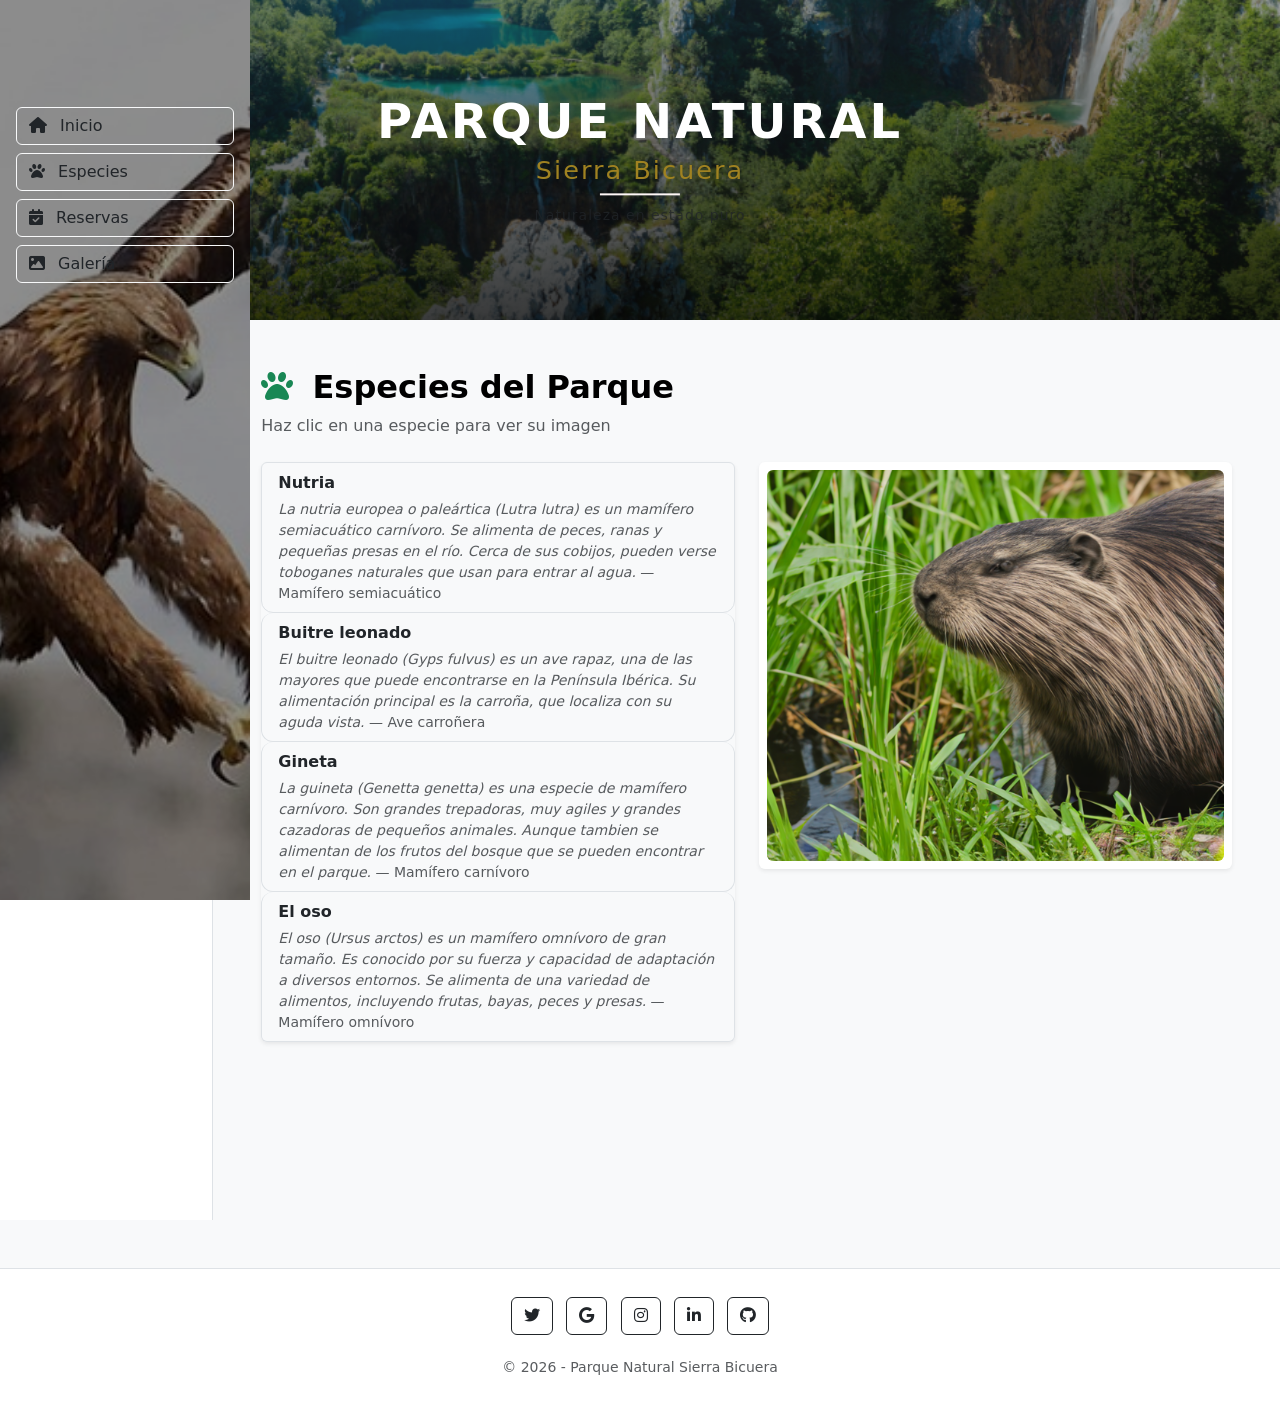
==== commit db2671b1: "modernizado" ====
--- a/especies.html
+++ b/especies.html
@@ -1,20 +1,20 @@
-<!doctype html>
+<!DOCTYPE html>
 <html lang="es">
   <head>
-    <meta charset="UTF-8" />
+    <meta charset="UTF-8" >
     <title>Especies - Sierra Bicuera</title>
 
     <link
       href="https://cdn.jsdelivr.net/npm/bootstrap@5.3.2/dist/css/bootstrap.min.css"
       rel="stylesheet"
-    />
+    >
 
     <link
       rel="stylesheet"
       href="https://cdnjs.cloudflare.com/ajax/libs/font-awesome/6.5.0/css/all.min.css"
-    />
+    >
 
-    <link rel="stylesheet" href="./estilos/estilos.css" />
+    <link rel="stylesheet" href="./estilos/estilos.css" >
   </head>
 
   <body class="bg-light">
@@ -52,29 +52,36 @@
 
               <div class="list-group shadow-sm">
 
-                <div class="list-group-item list-group-item-action animal cursor-pointer" data-img="nutria.png">
-                  <h5 class="mb-1">Nutria</h5>
+                <div class="list-group-item list-group-item-action animal modern-item" data-img="nutria.png">
+                
+                  <p class="mb-1 fw-semibold">Nutria</p>
+                
                   <p class="mb-0 text-muted small">
-                    <em>La nutria europea o paleátrica (Lutra lutra) es un mamífero semiacuático carnivoro de hábitat acuático acuático. Se alimenta de peces, ranas y pequeñas presas de caza en el río. Cerca de sus lugares de cobijo, podremos ver toboganes que crean para llegar rapidamente al agua.</em> — Mamífero semiacuático
+                    <em>
+                      La nutria europea o paleártica (Lutra lutra) es un mamífero semiacuático carnívoro. Se alimenta de peces, ranas y
+                      pequeñas presas en el río. Cerca de sus cobijos, pueden verse toboganes naturales que usan para entrar al agua.
+                    </em>
+                    — Mamífero semiacuático
                   </p>
+                
                 </div>
 
-                <div class="list-group-item list-group-item-action animal cursor-pointer" data-img="buitre.jpg">
-                  <h5 class="mb-1">Buitre leonado</h5>
+                <div class="list-group-item list-group-item-action animal modern-item" data-img="buitre.jpg">
+                  <p class="mb-1 fw-semibold">Buitre leonado</p>
                   <p class="mb-0 text-muted small">
                     <em>El buitre leonado (Gyps fulvus) es un ave rapaz, una de las mayores que puede encontrarse en la Península Ibérica. Su alimentación principal es la carroña, que localiza con su aguda vista.</em> — Ave carroñera
                   </p>
                 </div>
 
-                <div class="list-group-item list-group-item-action animal cursor-pointer" data-img="gineta.jpg">
-                  <h5 class="mb-1">Gineta</h5>
+                <div class="list-group-item list-group-item-action animal modern-item" data-img="gineta.jpg">
+                  <p class="mb-1 fw-semibold">Gineta</p>
                   <p class="mb-0 text-muted small">
                     <em>La guineta (Genetta genetta) es una especie de mamífero carnívoro. Son grandes trepadoras, muy agiles y grandes cazadoras de pequeños animales. Aunque tambien se alimentan de los frutos del bosque que se pueden encontrar en el parque.</em> — Mamífero carnívoro
                   </p>
                 </div>
 
-                <div class="list-group-item list-group-item-action animal cursor-pointer" data-img="patoso.png">
-                  <h5 class="mb-1">El oso</h5>
+                <div class="list-group-item list-group-item-action animal modern-item" data-img="patoso.png">
+                  <p class="mb-1 fw-semibold">El oso</p>
                   <p class="mb-0 text-muted small">
                     <em>El oso (Ursus arctos) es un mamífero omnívoro de gran tamaño. Es conocido por su fuerza y capacidad de adaptación a diversos entornos. Se alimenta de una variedad de alimentos, incluyendo frutas, bayas, peces y presas.</em> — Mamífero omnívoro
                   </p>
@@ -111,47 +118,44 @@
 
     <!-- FOOTER -->
     <footer class="text-center bg-white border-top mt-5">
-
+    
       <div class="container py-4">
-
+    
         <div class="mb-3">
-          <a class="btn btn-outline-dark btn-floating m-1"
-                  href="https://www.facebook.com/login/?next=https%3A%2F%2Fwww.facebook.com%2F%3Flocale%3Des_ES"
-                  ><i class="fab fa-facebook-f"></i
-                ></a>
-                <a
-                  class="btn btn-outline-dark btn-floating m-1"
-                  href="https://x.com/?lang=es"
-                  ><i class="fab fa-twitter"></i
-                ></a>
-                <a
-                  class="btn btn-outline-dark btn-floating m-1"
-                  href="https://www.google.com/?hl=es"
-                  ><i class="fab fa-google"></i
-                ></a>
-                <a
-                  class="btn btn-outline-dark btn-floating m-1"
-                  href="https://www.instagram.com/?hl=es"
-                  ><i class="fab fa-instagram"></i
-                ></a>
-                <a
-                  class="btn btn-outline-dark btn-floating m-1"
-                  href="https://www.linkedin.com/home"
-                  ><i class="fab fa-linkedin-in"></i
-                ></a>
-                <a
-                  class="btn btn-outline-dark btn-floating m-1"
-                  href="https://github.com/"
-                  ><i class="fab fa-github"></i
-                ></a>
+    
+          <a class="btn btn-outline-dark btn-floating m-1" href="https://x.com/?lang=es">
+            <i class="fab fa-twitter"></i>
+            <span class="visually-hidden">Twitter</span>
+          </a>
+    
+          <a class="btn btn-outline-dark btn-floating m-1" href="https://www.google.com/?hl=es">
+            <i class="fab fa-google"></i>
+            <span class="visually-hidden">Google</span>
+          </a>
+    
+          <a class="btn btn-outline-dark btn-floating m-1" href="https://www.instagram.com/?hl=es">
+            <i class="fab fa-instagram"></i>
+            <span class="visually-hidden">Instagram</span>
+          </a>
+    
+          <a class="btn btn-outline-dark btn-floating m-1" href="https://www.linkedin.com/home">
+            <i class="fab fa-linkedin-in"></i>
+            <span class="visually-hidden">LinkedIn</span>
+          </a>
+    
+          <a class="btn btn-outline-dark btn-floating m-1" href="https://github.com/">
+            <i class="fab fa-github"></i>
+            <span class="visually-hidden">GitHub</span>
+          </a>
+    
         </div>
-
+    
         <small class="text-muted">
           © 2026 - Parque Natural Sierra Bicuera
         </small>
-
+    
       </div>
-
+    
     </footer>
 
     <!-- JS -->
--- a/estilos/estilos.css
+++ b/estilos/estilos.css
@@ -1,49 +1,193 @@
 @import url('https://fonts.googleapis.com/css2?family=Inter:wght@300;400;600;700&display=swap');
 
+/* =========================
+   RESET
+========================= */
+* {
+  box-sizing: border-box;
+}
+
 body {
-  font-family: "Inter", sans-serif;  
+  margin: 0;
+  font-family: "Inter", sans-serif;
   color: #fff;
   line-height: 1.6;
-}
-
-/* Todo el layout con el mismo color */
+  background-color: rgb(188, 249, 188);
+}
+
+/* =========================
+   LAYOUT GENERAL
+========================= */
 main,
 .contenido,
 header,
-nav,
 footer {
-  background-color: rgb(188, 249, 188);
+  color: black;
+}
+
+/* Ocultar nav en pantallas pequeñas */
+nav.col-md-3 {
+  display: none;
+}
+
+@media (min-width: 768px) {
+  nav.col-md-3 {
+    display: block;
+  }
+}
+
+/* =========================
+   MENÚ LATERAL FIJO
+========================= */
+.menu-lateral {
+  width: 250px;
+  height: 100vh;
+  position: fixed;
+  top: 0;
+  left: 0;
+  z-index: 1000;
+
+  display: none;
+
+  /* 🔥 IMPORTANTE: quitamos background-image de aquí */
+  background-color: transparent;
+  overflow: hidden;
+}
+
+/* 🔥 IMAGEN COMO CAPA CONTROLADA */
+.menu-lateral::before {
+  content: "";
+  position: absolute;
+  inset: 0;
+
+  background-image: url("../imagenes/aguila.jpg");
+  background-size: cover;
+
+  /* 👉 aquí sí ajustas la posición */
+  background-position: 65% center;
+
+  transform: scale(1.05);
+  /* evita bordes raros */
+  z-index: 0;
+}
+
+/* 🔥 OSCURECER PARA LEER BIEN */
+.menu-lateral::after {
+  content: "";
+  position: absolute;
+  inset: 0;
+  background-color: rgba(0, 0, 0, 0.45);
+  z-index: 1;
+}
+
+/* 🔥 TEXTO ENCIMA */
+.menu-lateral a,
+.menu-lateral h5 {
+  position: relative;
+  z-index: 2;
   color: #fff;
 }
-
-/* =========================
-   MENÚ LATERAL
-========================= */
-nav {
-  border-right: 1px solid rgba(0,0,0,0.1);
-}
-
-/* enlaces del menú */
+/* Ajuste contenido en escritorio */
+@media (min-width: 992px) {
+  .menu-lateral {
+    display: block;
+  }
+
+  .contenido {
+    margin-left: 250px;
+  }
+}
+
+/* =========================
+   BOTÓN HAMBURGUESA
+========================= */
+button.btn-hamburguesa {
+  position: fixed;
+  top: 15px;
+  left: 15px;
+  z-index: 1100;
+  display: block !important;
+  visibility: visible !important;
+}
+
+@media (min-width: 992px) {
+  button.btn-hamburguesa {
+    display: none !important;
+    visibility: hidden !important;
+  }
+}
+
+/* =========================
+   OFFCANVAS (MÓVIL)
+========================= */
+.offcanvas {
+  background-color: transparent !important;
+  color: #b81313;
+  min-height: 100vh;
+}
+
+/* evita desbordes raros */
+.offcanvas-body {
+  padding: 0;
+  overflow: hidden;
+}
+
+/* =========================
+   FONDO DEL MENÚ
+========================= */
+.menu-bg {
+  position: absolute;
+  inset: 0;
+  background-image: url("../imagenes/aguila.jpg");
+  background-size: cover;
+  background-position: center;
+  opacity: 0.25;
+  z-index: 0;
+}
+
+/* =========================
+   LISTA MENÚ
+========================= */
 .list-group-item {
-  background-color: transparent;
-  color: var(--bs-body-color);
+  background: transparent !important;
+  color: #fff !important;
   border: none;
   transition: 0.2s ease;
-}
-
+  z-index: 2;
+  position: relative;
+}
+
+/* iconos visibles */
+.list-group-item i {
+  color: #fff;
+}
+
+/* hover moderno */
 .list-group-item:hover {
-  background-color: rgba(0,0,0,0.05);
-  transform: translateX(3px);
+  background-color: rgba(250, 248, 248, 0.945);
+  transform: translateX(4px);
+}
+
+/* contenido encima del fondo */
+.offcanvas-body>* {
+  position: relative;
+  z-index: 2;
+}
+
+/* footer del menú */
+.mt-auto {
+  position: relative;
+  z-index: 2;
 }
 
 /* =========================
    HEADER
 ========================= */
 header img {
+  width: 100%;
+  object-fit: cover;
   opacity: 0.9;
   transition: 0.3s;
-  width: 100%;
-  object-fit: cover;
 }
 
 header img:hover {
@@ -51,19 +195,12 @@
 }
 
 /* =========================
-   FOOTER
-========================= */
-footer {
-  border-top: 1px solid rgba(0,0,0,0.1);
-}
-
-/* =========================
-   CARDS (IMPORTANTE)
+   CARDS
 ========================= */
 .card {
   background-color: var(--bs-body-bg);
   color: var(--bs-body-color);
-  border: 1px solid rgba(0,0,0,0.1);
+  border: 1px solid rgba(0, 0, 0, 0.1);
 }
 
 /* =========================
@@ -73,28 +210,18 @@
   color: var(--bs-body-color);
 }
 
-.menu-bg {
-  position: absolute;
-  inset: 0;
-  background-image: url("../imagenes/aguila.jpg"); 
-  background-size: cover;
-  background-position: 70% center;
-  opacity: 0.15;
-  z-index: 0;
-}
-
-.offcanvas {
-  min-height: 100vh;
-}
-
-.offcanvas-body {
-  position: relative;
-  overflow: hidden;
-}
-
-/* contenido encima */
-.offcanvas-body .list-group,
-.offcanvas-body .mt-auto {
-  position: relative;
-  z-index: 1;
+.carousel-caption p {
+  color: rgb(241, 241, 241) !important;
+}
+
+.modern-item {
+  cursor: pointer;
+  transition: all 0.25s ease;
+  border-radius: 12px;
+}
+
+.modern-item:hover {
+  background-color: #f1f9f6;
+  transform: translateX(5px);
+  box-shadow: 0 6px 18px rgba(0, 0, 0, 0.08);
 }
